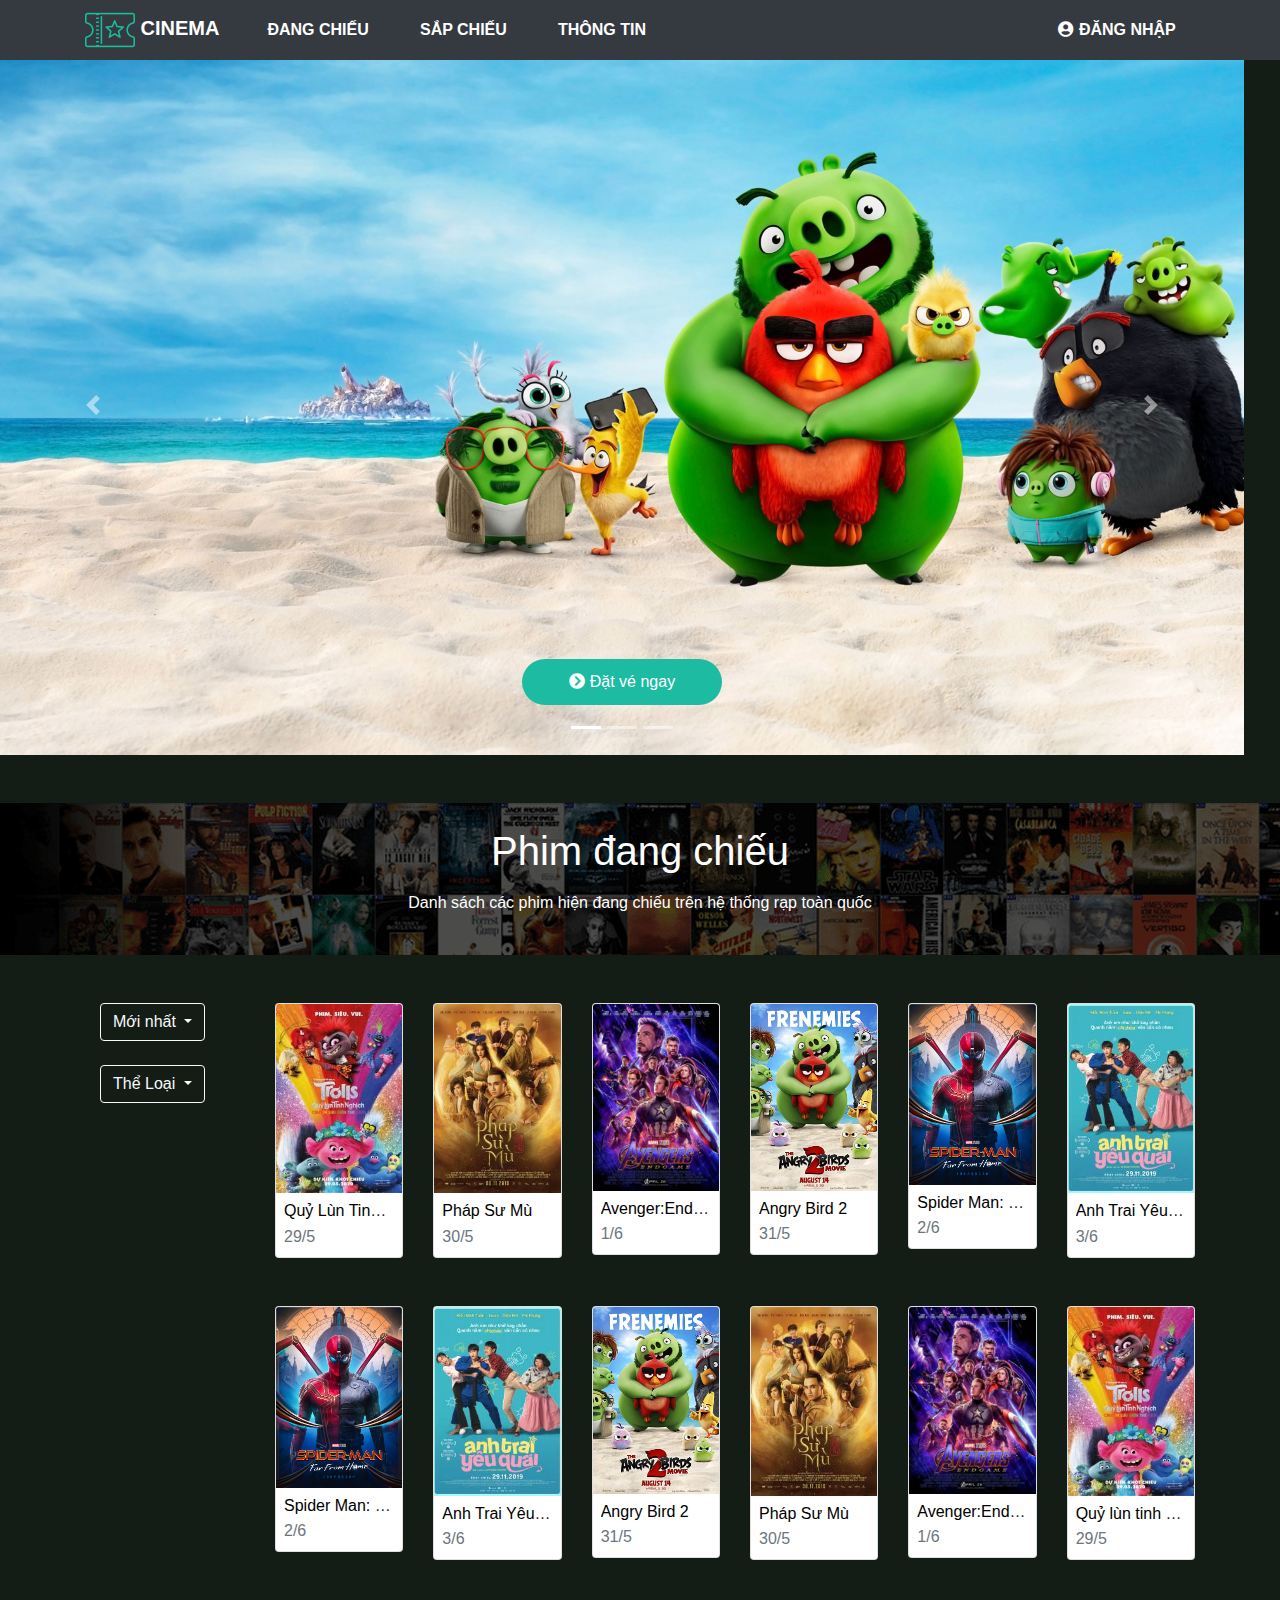
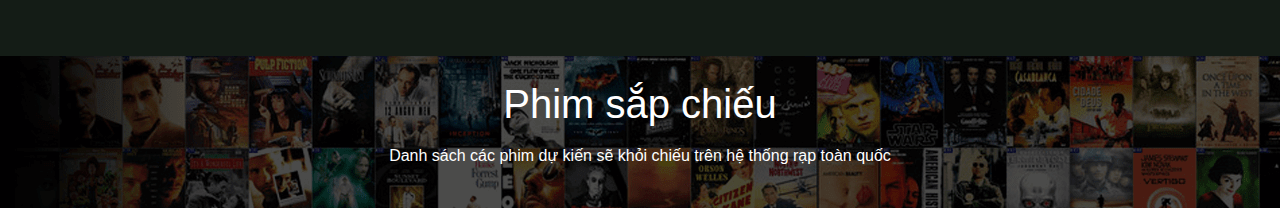
==== index.html @ 109c6365 "1st" ====
<!DOCTYPE html>
<html lang="en">

<head>
    <meta charset="utf-8">
    <meta name="viewport" content="width=device-width, initial-scale=1, shrink-to-fit=no">
    <title>Cinema</title>
    <!-- Font Awesome -->
    <link rel="stylesheet" href="https://use.fontawesome.com/releases/v5.8.2/css/all.css">
    <!--  CSS -->
    
    <link href="css/bootstrap.min.css" rel="stylesheet">
    <link href="css/style.css" rel="stylesheet">


</head>

<body>
	<!--Navbar-->
    <nav class="navbar navbar-expand-md navbar-dark bg-dark fixed-top ">
        <div class="container">
            <a class="navbar-brand font-weight-bold  " href="trangchu.html">
  							<img src="img/logo.png">
  						Cinema</a>
            <!--thu nhỏ-->
            <button class="navbar-toggler" type="button" data-toggle="collapse" data-target="#menutop">
	  							<span class="navbar-toggler-icon"></span>
	  						</button>

            <div class="collapse navbar-collapse" id="menutop">
                <ul class="list-unstyled navbar-nav mr-auto">
                    <li class="nav-item ml-4 mb-0">
                        <a class="nav-link " href="#">Đang chiếu</a>

                    </li>
                    <li class="nav-item ml-4 mb-0">
                        <a class="nav-link " href="#">Sắp chiếu</a>

                    </li>

                    <li class="nav-item ml-4 mb-0">
                        <a class="nav-link " href="#">Thông tin</a>

                    </li>
                </ul>
                <ul class="list-unstyled navbar-nav ml-auto">
                    <li class="nav-item ml-3 mb-0">
                        <a class="nav-link " href="#"> <i class="fas fa-user-circle"></i> Đăng nhập</a>

                    </li>
                </ul>
            </div>
    </nav>
    <!--Navbar-->
    <!--Carousel-->
        <div class="container-fluid">
            <div class="row banner">
		            	<div id="carouselBanner" class="carousel slide carousel-fade" data-ride="carousel">
		            		<ol class="carousel-indicators">
							    <li data-target="#carouselBanner" data-slide-to="0" class="active"></li>
							    <li data-target="#carouselBanner" data-slide-to="1"></li>
							    <li data-target="#carouselBanner" data-slide-to="2"></li>
							  </ol>
						    <div class="carousel-inner">
						        <div class="carousel-item active" data-interval="2000">
						            <img class="d-block w-100 imgSlide" src="img/angry.jpg" alt="Angry Bird">
						            <div class="carousel-caption ">
						            	<a class="btn btn-primary " href="#" role="button">
						            		<i class="fas fa-chevron-circle-right"></i> Đặt vé ngay
						            	</a>
						            </div>
						        </div>
						      	<div class="carousel-item" data-interval="2000">
						            <img class="d-block w-100 imgSlide" src="img/endgame.jpg" alt="Avenger: Endgame">
						            <div class="carousel-caption ">
						            	<a class="btn btn-primary " href="#" role="button">
						            		<i class="fas fa-chevron-circle-right"></i> Đặt vé ngay
						            	</a>
						            </div>
						        </div>
						        <div class="carousel-item" data-interval="2000">
						            <img class="d-block w-100 imgSlide" src="img/spider.jpg" alt="Spider man: Far from home">
						            <div class="carousel-caption ">
						            	<a class="btn btn-primary " href="#" role="button">
						            		<i class="fas fa-chevron-circle-right"></i> Đặt vé ngay
						            	</a>
						            </div>
						        </div>
						    </div>
						    <a class="carousel-control-prev" href="#carouselBanner" role="button" data-slide="prev">
							    <span class="carousel-control-prev-icon" aria-hidden="true"></span>
							    <span class="sr-only">Previous</span>
						  	</a>
						    <a class="carousel-control-next" href="#carouselBanner" role="button" data-slide="next">
							    <span class="carousel-control-next-icon" aria-hidden="true"></span>
							    <span class="sr-only">Next</span>
						  	</a>
						</div>
            </div>
        </div>
    <!--Carousel-->
    <!--DangChieu-->
    <div class="row bannerDangchieu mt-5">
            <div class="container-fluid pt-4 pb-4">   
                <div class="text-center">
                    <h1 class="mb-3 text-white">
                        Phim đang chiếu
                    </h1>
                    <p class="text-white mt-0">Danh sách các phim hiện đang chiếu trên hệ thống rạp toàn quốc</p>
                </div>
            </div>
        </div>
    <div class="container mt-5">
    	
    	<div class="row mt-4">
    		<div class="col-md-2 ">
    			<div class="col-4 col-sm-12">
    				<div class="dropdown sort-dropdown  mb-4">
    					<a href="#" class="btn btn-outline-light dropdown-toggle" data-toggle="dropdown">Mới nhất 
    						
    					</a>
    					<div class="dropdown-menu">
    							<a class="dropdown-item btn-choose-sort" href="" data-sort="popular">Phổ biến</a>
    							<a class="dropdown-item btn-choose-sort" href="" data-sort="latest">Mới nhất</a>
    					</div>
    				</div>
    			</div>
    			<div class="col-4 col-sm-12">
    				<div class="dropdown genre-dropdown  mb-4">
    					<a href="#" class="btn btn-outline-light dropdown-toggle" data-toggle="dropdown">Thể Loại 
    						
    					</a>
    					<div class="dropdown-menu">
    							<a class="dropdown-item btn-choose-genre" href="" data-sort="all">Tất cả</a>
    							<a class="dropdown-item btn-choose-genre" href="" data-sort="action">Hành động</a>
    							<a class="dropdown-item btn-choose-genre" href="" data-sort="comedy">Hài hước</a>
    							<a class="dropdown-item btn-choose-genre" href="" data-sort="drama">Tâm lý</a>
    							<a class="dropdown-item btn-choose-genre" href="" data-sort="horror">Kinh dị</a>
    					</div>
    				</div>
    			</div>
    		</div>
    		<div class="col-md-10">
    			<div class="row grid">
        			<div class="col-lg-2 col-md-3 col-sm-4 col-6 phim genre-comedy" data-popularity="" data-release="">
    	    			<div class="card card-xs mb-5">
    	    				<a href="" title="">
    	    					<img src="img/dangchieu/1.jpg" alt="Quỷ lùn tinh nghịch" title="Quỷ lùn tinh nghịch" class="card-img-top ">
    	    				</a>
    	    				<div class="card-body boder-top p-2">
    	    					<h6 class="text-truncate mb-1">
    	    						<a href="" title="Quỷ lùn tinh nghịch" class="tenphim">Quỷ Lùn Tinh Nghịch</a>
    	    					</h6>
    	    					<div class="text-muted">29/5</div>
    	    				</div>
    	    			</div>
        		    </div>

                    <div class="col-lg-2 col-md-3 col-sm-4 col-6 phim genre-comedy" data-popularity="" data-release="">
                        <div class="card card-xs mb-5">
                            <a href="" title="">
                                <img src="img/dangchieu/2.jpg" alt="Pháp Sư Mù" title="Pháp sư mù" class="card-img-top ">
                            </a>
                            <div class="card-body boder-top p-2">
                                <h6 class="text-truncate mb-1">
                                    <a href="" title="Pháp sư mù" class="tenphim">Pháp Sư Mù</a>
                                </h6>
                                <div class="text-muted">30/5</div>
                            </div>
                        </div>
                    </div>

                    <div class="col-lg-2 col-md-3 col-sm-4 col-6 phim genre-comedy" data-popularity="" data-release="">
                        <div class="card card-xs mb-5">
                            <a href="" title="">
                                <img src="img/dangchieu/3.jpg" alt="Avenger:Endgame" title="Avenger:Endgame" class="card-img-top ">
                            </a>
                            <div class="card-body boder-top p-2">
                                <h6 class="text-truncate mb-1">
                                    <a href="" title="Avenger:Endgame" class="tenphim">Avenger:Endgame</a>
                                </h6>
                                <div class="text-muted">1/6</div>
                            </div>
                        </div>
                    </div>

                    <div class="col-lg-2 col-md-3 col-sm-4 col-6 phim genre-comedy" data-popularity="" data-release="">
                        <div class="card card-xs mb-5">
                            <a href="" title="">
                                <img src="img/dangchieu/4.jpg" alt="Angry Bird 2" title="Angry Bird 2" class="card-img-top ">
                            </a>
                            <div class="card-body boder-top p-2">
                                <h6 class="text-truncate mb-1">
                                    <a href="" title="Angry Bird 2" class="tenphim">Angry Bird 2</a>
                                </h6>
                                <div class="text-muted">31/5</div>
                            </div>
                        </div>
                    </div>

                    <div class="col-lg-2 col-md-3 col-sm-4 col-6 phim genre-comedy" data-popularity="" data-release="">
                        <div class="card card-xs mb-5">
                            <a href="" title="">
                                <img src="img/dangchieu/5.jpg" alt="Spider Man: Far From Home" title="Spider Man: Far From Home" class="card-img-top ">
                            </a>
                            <div class="card-body boder-top p-2">
                                <h6 class="text-truncate mb-1">
                                    <a href="" title="Spider Man: Far From Home" class="tenphim">Spider Man: Far From Home</a>
                                </h6>
                                <div class="text-muted">2/6</div>
                            </div>
                        </div>
                    </div>

                    <div class="col-lg-2 col-md-3 col-sm-4 col-6 phim genre-comedy" data-popularity="" data-release="">
                        <div class="card card-xs mb-5">
                            <a href="" title="">
                                <img src="img/dangchieu/6.jpg" alt="Anh Trai Yêu Quái" title="Anh Trai Yêu Quái" class="card-img-top ">
                            </a>
                            <div class="card-body boder-top p-2">
                                <h6 class="text-truncate mb-1">
                                    <a href="" title="Anh Trai Yêu Quái" class="tenphim">Anh Trai Yêu Quái</a>
                                </h6>
                                <div class="text-muted">3/6</div>
                            </div>
                        </div>
                    </div>

                    <div class="col-lg-2 col-md-3 col-sm-4 col-6 phim genre-comedy" data-popularity="" data-release="">
                        <div class="card card-xs mb-5">
                            <a href="" title="">
                                <img src="img/dangchieu/5.jpg" alt="Spider Man: Far From Home" title="Spider Man: Far From Home" class="card-img-top ">
                            </a>
                            <div class="card-body boder-top p-2">
                                <h6 class="text-truncate mb-1">
                                    <a href="" title="Spider Man: Far From Home" class="tenphim">Spider Man: Far From Home</a>
                                </h6>
                                <div class="text-muted">2/6</div>
                            </div>
                        </div>
                    </div>

                    <div class="col-lg-2 col-md-3 col-sm-4 col-6 phim genre-comedy" data-popularity="" data-release="">
                        <div class="card card-xs mb-5">
                            <a href="" title="">
                                <img src="img/dangchieu/6.jpg" alt="Anh Trai Yêu Quái" title="Anh Trai Yêu Quái" class="card-img-top ">
                            </a>
                            <div class="card-body boder-top p-2">
                                <h6 class="text-truncate mb-1">
                                    <a href="" title="Anh Trai Yêu Quái" class="tenphim">Anh Trai Yêu Quái</a>
                                </h6>
                                <div class="text-muted">3/6</div>
                            </div>
                        </div>
                    </div>

                    <div class="col-lg-2 col-md-3 col-sm-4 col-6 phim genre-comedy" data-popularity="" data-release="">
                        <div class="card card-xs mb-5">
                            <a href="" title="">
                                <img src="img/dangchieu/4.jpg" alt="Angry Bird 2" title="Angry Bird 2" class="card-img-top ">
                            </a>
                            <div class="card-body boder-top p-2">
                                <h6 class="text-truncate mb-1">
                                    <a href="" title="Angry Bird 2" class="tenphim">Angry Bird 2</a>
                                </h6>
                                <div class="text-muted">31/5</div>
                            </div>
                        </div>
                    </div>

                    <div class="col-lg-2 col-md-3 col-sm-4 col-6 phim genre-comedy" data-popularity="" data-release="">
                        <div class="card card-xs mb-5">
                            <a href="" title="">
                                <img src="img/dangchieu/2.jpg" alt="Pháp Sư Mù" title="Pháp sư mù" class="card-img-top ">
                            </a>
                            <div class="card-body boder-top p-2">
                                <h6 class="text-truncate mb-1">
                                    <a href="" title="Pháp sư mù" class="tenphim">Pháp Sư Mù</a>
                                </h6>
                                <div class="text-muted">30/5</div>
                            </div>
                        </div>
                    </div>

                    <div class="col-lg-2 col-md-3 col-sm-4 col-6 phim genre-comedy" data-popularity="" data-release="">
                        <div class="card card-xs mb-5">
                            <a href="" title="">
                                <img src="img/dangchieu/3.jpg" alt="Avenger:Endgame" title="Avenger:Endgame" class="card-img-top ">
                            </a>
                            <div class="card-body boder-top p-2">
                                <h6 class="text-truncate mb-1">
                                    <a href="" title="Avenger:Endgame" class="tenphim">Avenger:Endgame</a>
                                </h6>
                                <div class="text-muted">1/6</div>
                            </div>
                        </div>
                    </div>

                    <div class="col-lg-2 col-md-3 col-sm-4 col-6 phim genre-comedy" data-popularity="" data-release="">
                        <div class="card card-xs mb-5">
                            <a href="" title="">
                                <img src="img/dangchieu/1.jpg" alt="Quỷ lùn tinh nghịch" title="Quỷ lùn tinh nghịch" class="card-img-top ">
                            </a>
                            <div class="card-body boder-top p-2">
                                <h6 class="text-truncate mb-1">
                                    <a href="" title="Quỷ lùn tinh nghịch" class="tenphim">Quỷ lùn tinh nghịch</a>
                                </h6>
                                <div class="text-muted">29/5</div>
                            </div>
                        </div>
                    </div>


    	       </div>
    		</div>
    	</div>
    </div>
    <!---->
    <!--SapChieu-->
    <div class="row bannerDangchieu mt-5">
            <div class="container-fluid pt-4 pb-4">   
                <div class="text-center">
                    <h1 class="mb-3 text-white">
                        Phim sắp chiếu
                    </h1>
                    <p class="text-white mt-0">Danh sách các phim dự kiến sẽ khỏi chiếu trên hệ thống rạp toàn quốc</p>
                </div>
            </div>
        </div>
    <script src="js/popper.min.js"></script>
	<script src="js/jquery-3.4.1.min.js"></script>
	<script src="js/bootstrap.min.js"></script>
</body>

</html>
---- css/style.css ----
body{
	background-color: #141c16;
}
.navbar{
	text-transform: uppercase;
	background: rgba(0,0,0,0.6);
	padding: 0;
}
.navbar-nav li{
	padding-right: .7rem;
	font-weight: 600;

}

.navbar.navbar-dark .navbar-nav .nav-item .nav-link{
	color: white;
}
.navbar.navbar-dark .navbar-nav .nav-item .nav-link.active,
.navbar.navbar-dark .navbar-nav .nav-item .nav-link:hover{
	color: #1ebba3;
}

.banner{
	margin-top: 55px;
	height: 700px;
	overflow: hidden;
	
}
.imgSlide{
	height: 700px;
}
.btn-primary {
    background: #1ebba3;
    border-color:transparent !important;
    color: #fff !important;
    border-radius: 50px;
    padding: 10px 25px !important;
    width: 200px;
    text-align: center;
    margin:10px 15px;
}

.btn-primary:hover {
    background: #731397;
}
.bannerDangchieu{
	min-height: 127px;
	width: 100%;	
	background-image:url("../img/dangchieu/banner.png");
	background-color: #cccccc;
	margin-left:0;
}
.tenphim{
	color: #000000;
}
.tenphim:hover{
	text-decoration: none;

}
.phim{

}
.card{
	transition: transform 1.2s;

}
.card:hover{
	transform: scale(1.2);
}
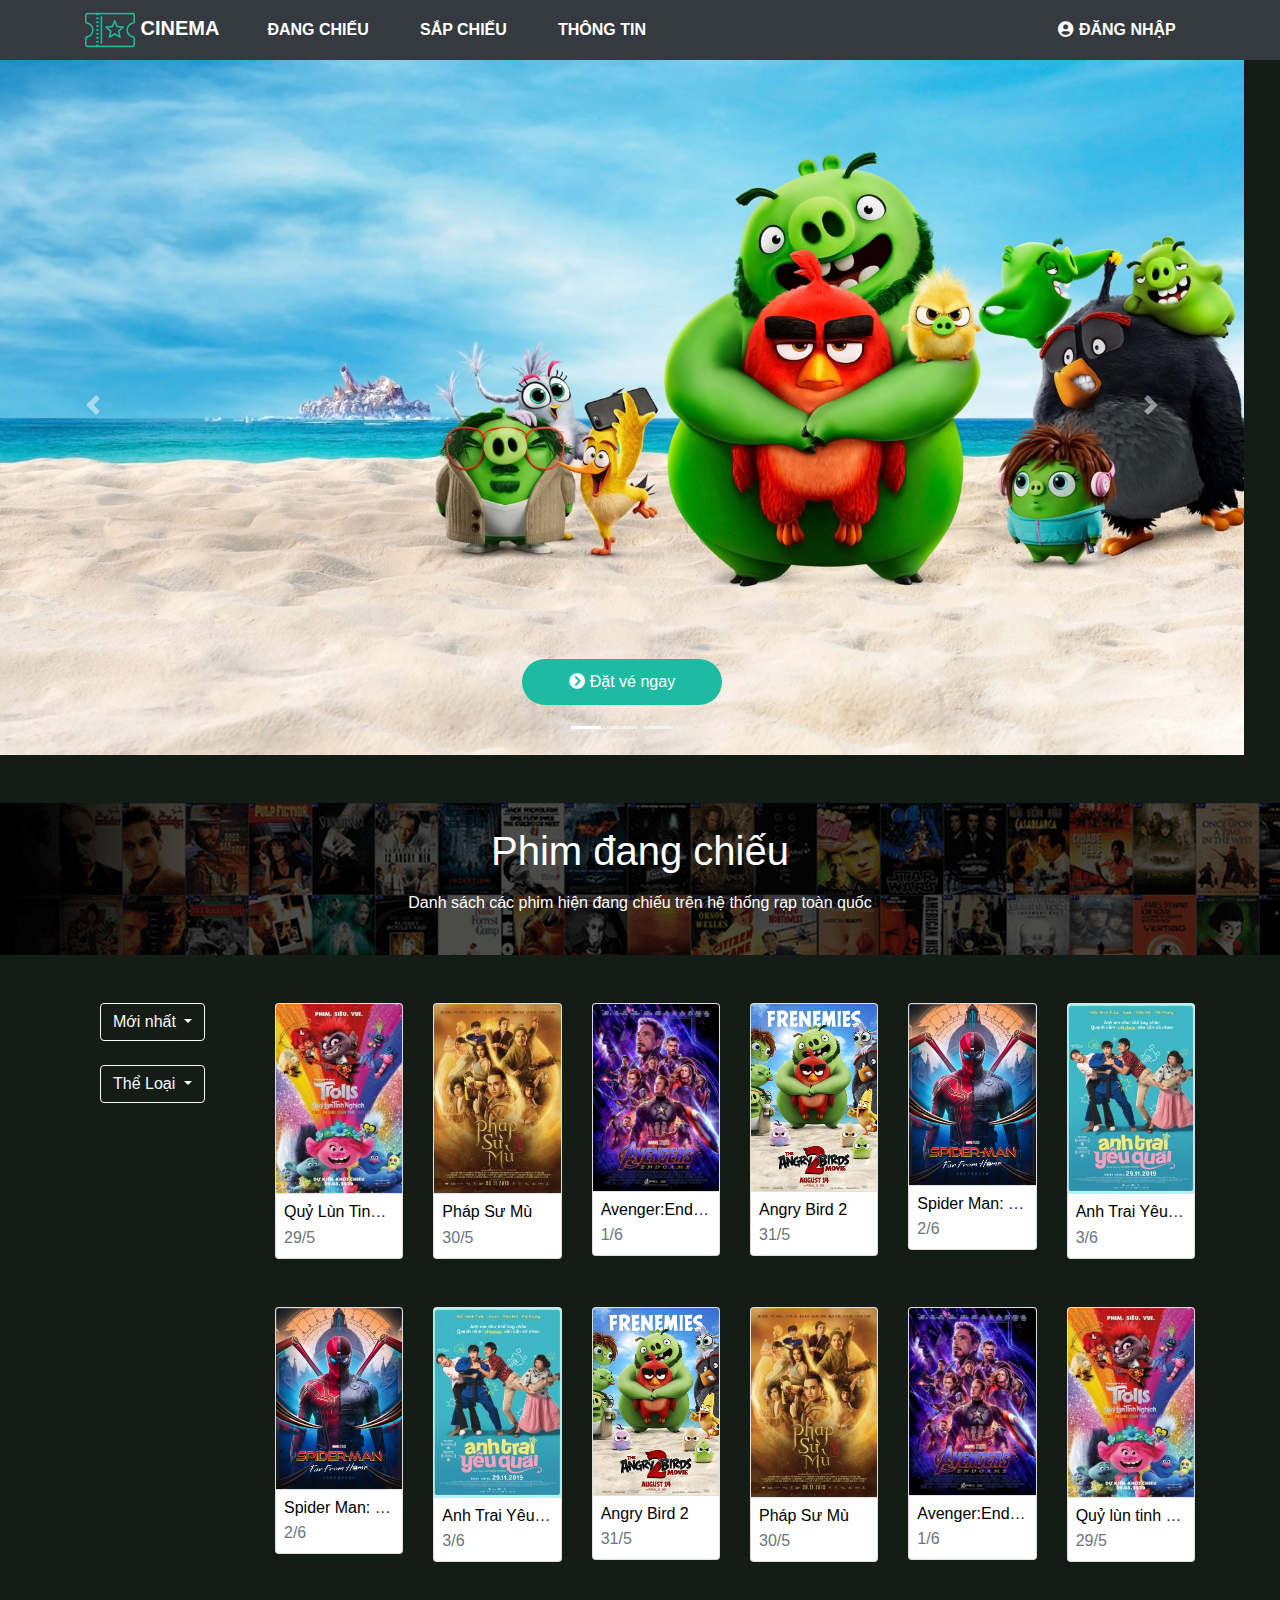
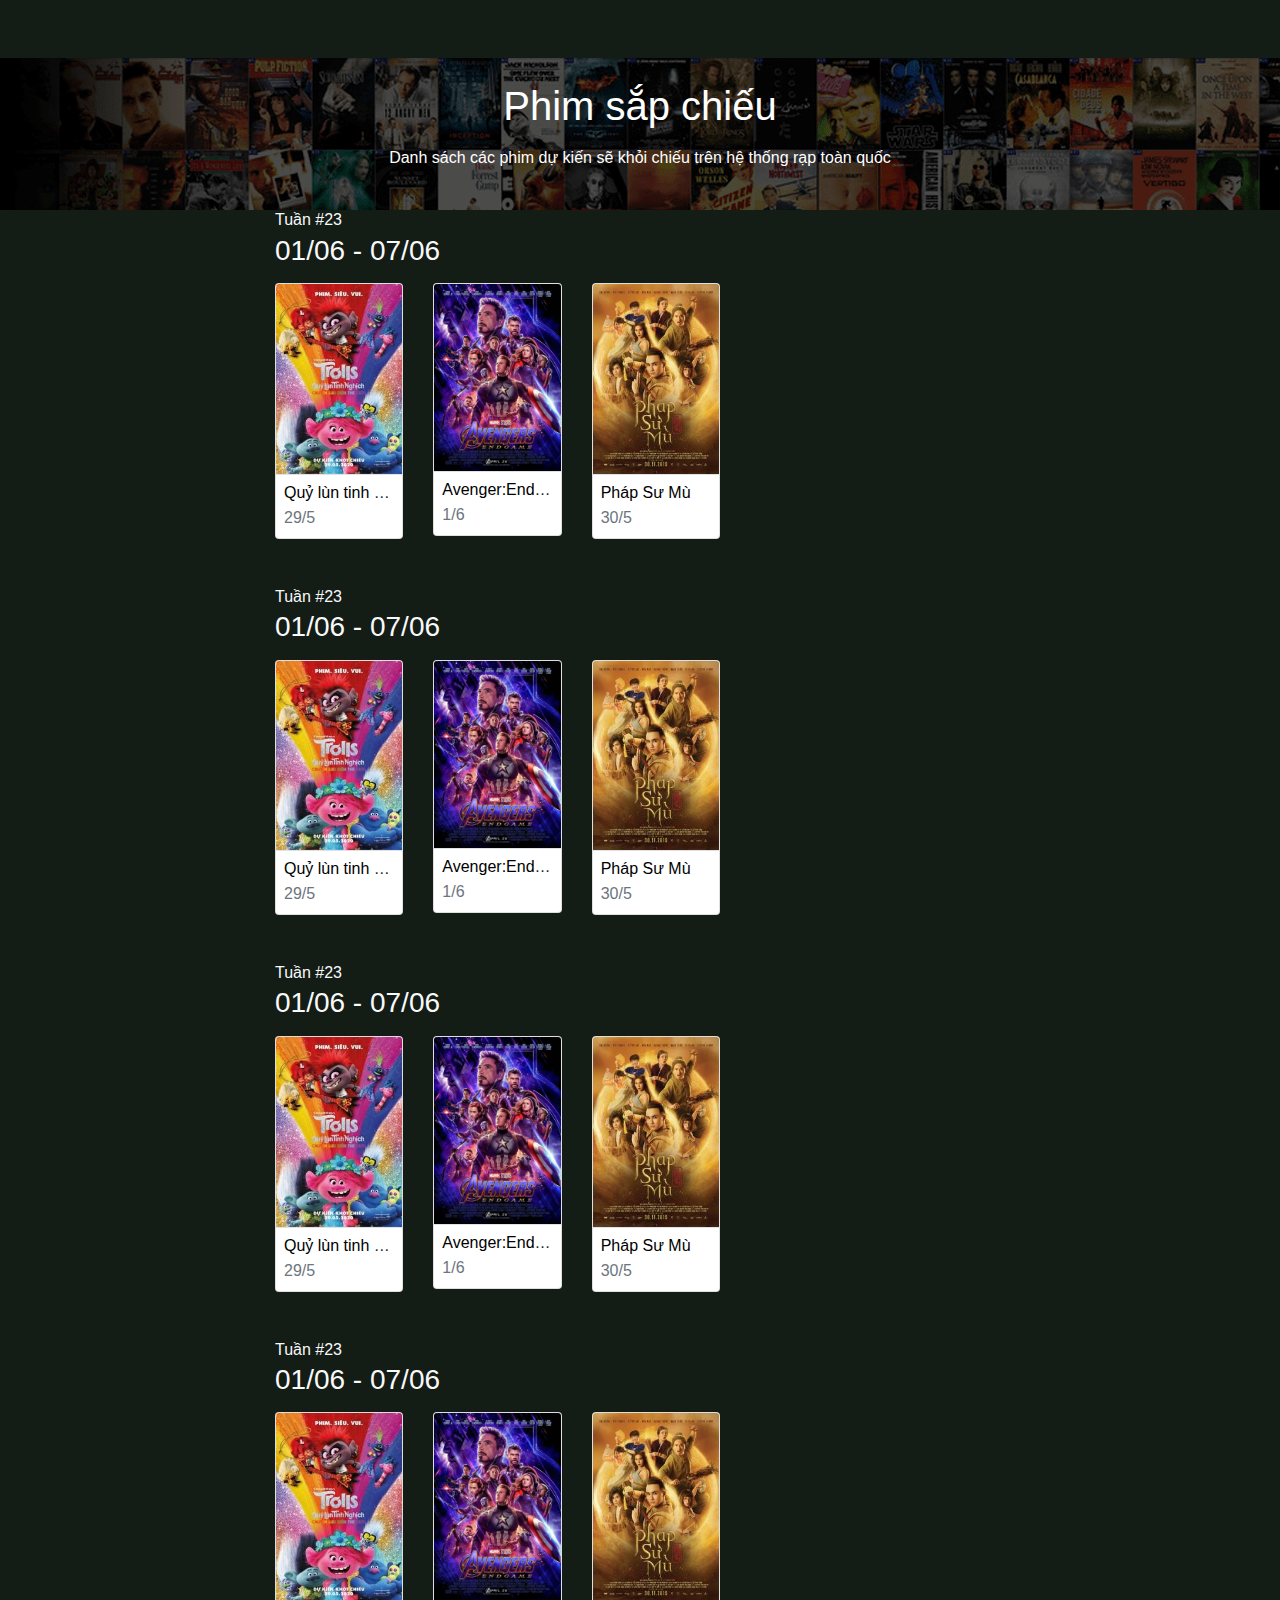
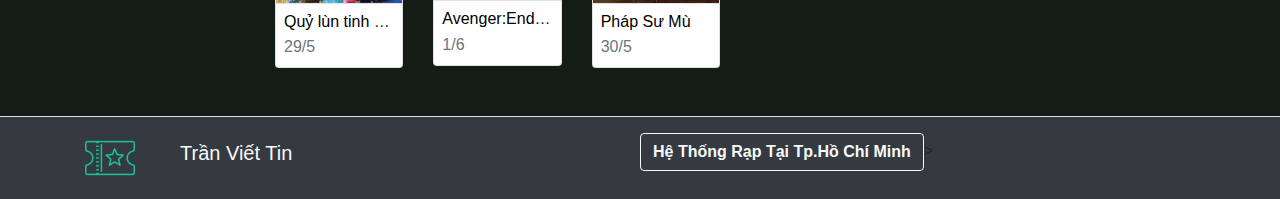
==== commit 3bec0ee4: "3rd" ====
--- a/index.html
+++ b/index.html
@@ -1,335 +1,644 @@
 <!DOCTYPE html>
 <html lang="en">
-
-<head>
-    <meta charset="utf-8">
-    <meta name="viewport" content="width=device-width, initial-scale=1, shrink-to-fit=no">
-    <title>Cinema</title>
-    <!-- Font Awesome -->
-    <link rel="stylesheet" href="https://use.fontawesome.com/releases/v5.8.2/css/all.css">
-    <!--  CSS -->
-    
-    <link href="css/bootstrap.min.css" rel="stylesheet">
-    <link href="css/style.css" rel="stylesheet">
-
-
-</head>
-
-<body>
-	<!--Navbar-->
-    <nav class="navbar navbar-expand-md navbar-dark bg-dark fixed-top ">
-        <div class="container">
-            <a class="navbar-brand font-weight-bold  " href="trangchu.html">
-  							<img src="img/logo.png">
-  						Cinema</a>
-            <!--thu nhỏ-->
-            <button class="navbar-toggler" type="button" data-toggle="collapse" data-target="#menutop">
-	  							<span class="navbar-toggler-icon"></span>
-	  						</button>
-
-            <div class="collapse navbar-collapse" id="menutop">
-                <ul class="list-unstyled navbar-nav mr-auto">
-                    <li class="nav-item ml-4 mb-0">
-                        <a class="nav-link " href="#">Đang chiếu</a>
-
-                    </li>
-                    <li class="nav-item ml-4 mb-0">
-                        <a class="nav-link " href="#">Sắp chiếu</a>
-
-                    </li>
-
-                    <li class="nav-item ml-4 mb-0">
-                        <a class="nav-link " href="#">Thông tin</a>
-
-                    </li>
-                </ul>
-                <ul class="list-unstyled navbar-nav ml-auto">
-                    <li class="nav-item ml-3 mb-0">
-                        <a class="nav-link " href="#"> <i class="fas fa-user-circle"></i> Đăng nhập</a>
-
-                    </li>
-                </ul>
+   <head>
+      <meta charset="utf-8">
+      <meta name="viewport" content="width=device-width, initial-scale=1, shrink-to-fit=no">
+      <title>Cinema</title>
+      <!-- Font Awesome -->
+      <link rel="stylesheet" href="https://use.fontawesome.com/releases/v5.8.2/css/all.css">
+      <!--  CSS -->
+      <link href="css/bootstrap.min.css" rel="stylesheet">
+      <link href="css/style.css" rel="stylesheet">
+   </head>
+   <body>
+      <!--Navbar-->
+      <nav class="navbar navbar-expand-md navbar-dark bg-dark fixed-top ">
+         <div class="container">
+         <a class="navbar-brand font-weight-bold  " href="index.html">
+         <img src="img/logo.png">
+         Cinema</a>
+         <!--thu nhỏ-->
+         <button class="navbar-toggler" type="button" data-toggle="collapse" data-target="#menutop">
+         <span class="navbar-toggler-icon"></span>
+         </button>
+         <div class="collapse navbar-collapse" id="menutop">
+            <ul class="list-unstyled navbar-nav mr-auto">
+               <li class="nav-item ml-4 mb-0 ">
+                  <a class="nav-link " href="#dangchieu">Đang chiếu</a>
+               </li>
+               <li class="nav-item ml-4 mb-0">
+                  <a class="nav-link " href="#sapchieu">Sắp chiếu</a>
+               </li>
+               
+               <li class="nav-item ml-4 mb-0">
+                  <a class="nav-link" href="#thongtin">Thông tin</a>
+               </li>
+            </ul>
+            <ul class="list-unstyled navbar-nav ml-auto">
+               <li class="nav-item ml-3 mb-0">
+                  <a class="nav-link " href="#"> <i class="fas fa-user-circle"></i> Đăng nhập</a>
+               </li>
+            </ul>
+         </div>
+      </nav>
+      <!--Navbar-->
+      <div class=""  >
+      <!--Carousel-->
+      <div class="container-fluid" >
+         <div class="row banner">
+            <div id="carouselBanner" class="carousel slide carousel-fade" data-ride="carousel">
+               <ol class="carousel-indicators">
+                  <li data-target="#carouselBanner" data-slide-to="0" class="active"></li>
+                  <li data-target="#carouselBanner" data-slide-to="1"></li>
+                  <li data-target="#carouselBanner" data-slide-to="2"></li>
+               </ol>
+               <div class="carousel-inner">
+                  <div class="carousel-item active" data-interval="2000">
+                     <img class="d-block w-100 imgSlide" src="img/angry.jpg" alt="Angry Bird">
+                     <div class="carousel-caption ">
+                        <a class="btn btn-primary " href="#" role="button">
+                        <i class="fas fa-chevron-circle-right"></i> Đặt vé ngay
+                        </a>
+                     </div>
+                  </div>
+                  <div class="carousel-item" data-interval="2000">
+                     <img class="d-block w-100 imgSlide" src="img/endgame.jpg" alt="Avenger: Endgame">
+                     <div class="carousel-caption ">
+                        <a class="btn btn-primary " href="#" role="button">
+                        <i class="fas fa-chevron-circle-right"></i> Đặt vé ngay
+                        </a>
+                     </div>
+                  </div>
+                  <div class="carousel-item" data-interval="2000">
+                     <img class="d-block w-100 imgSlide" src="img/spider.jpg" alt="Spider man: Far from home">
+                     <div class="carousel-caption ">
+                        <a class="btn btn-primary " href="#" role="button">
+                        <i class="fas fa-chevron-circle-right"></i> Đặt vé ngay
+                        </a>
+                     </div>
+                  </div>
+               </div>
+               <a class="carousel-control-prev" href="#carouselBanner" role="button" data-slide="prev">
+               <span class="carousel-control-prev-icon" aria-hidden="true"></span>
+               <span class="sr-only">Previous</span>
+               </a>
+               <a class="carousel-control-next" href="#carouselBanner" role="button" data-slide="next">
+               <span class="carousel-control-next-icon" aria-hidden="true"></span>
+               <span class="sr-only">Next</span>
+               </a>
             </div>
-    </nav>
-    <!--Navbar-->
-    <!--Carousel-->
-        <div class="container-fluid">
-            <div class="row banner">
-		            	<div id="carouselBanner" class="carousel slide carousel-fade" data-ride="carousel">
-		            		<ol class="carousel-indicators">
-							    <li data-target="#carouselBanner" data-slide-to="0" class="active"></li>
-							    <li data-target="#carouselBanner" data-slide-to="1"></li>
-							    <li data-target="#carouselBanner" data-slide-to="2"></li>
-							  </ol>
-						    <div class="carousel-inner">
-						        <div class="carousel-item active" data-interval="2000">
-						            <img class="d-block w-100 imgSlide" src="img/angry.jpg" alt="Angry Bird">
-						            <div class="carousel-caption ">
-						            	<a class="btn btn-primary " href="#" role="button">
-						            		<i class="fas fa-chevron-circle-right"></i> Đặt vé ngay
-						            	</a>
-						            </div>
-						        </div>
-						      	<div class="carousel-item" data-interval="2000">
-						            <img class="d-block w-100 imgSlide" src="img/endgame.jpg" alt="Avenger: Endgame">
-						            <div class="carousel-caption ">
-						            	<a class="btn btn-primary " href="#" role="button">
-						            		<i class="fas fa-chevron-circle-right"></i> Đặt vé ngay
-						            	</a>
-						            </div>
-						        </div>
-						        <div class="carousel-item" data-interval="2000">
-						            <img class="d-block w-100 imgSlide" src="img/spider.jpg" alt="Spider man: Far from home">
-						            <div class="carousel-caption ">
-						            	<a class="btn btn-primary " href="#" role="button">
-						            		<i class="fas fa-chevron-circle-right"></i> Đặt vé ngay
-						            	</a>
-						            </div>
-						        </div>
-						    </div>
-						    <a class="carousel-control-prev" href="#carouselBanner" role="button" data-slide="prev">
-							    <span class="carousel-control-prev-icon" aria-hidden="true"></span>
-							    <span class="sr-only">Previous</span>
-						  	</a>
-						    <a class="carousel-control-next" href="#carouselBanner" role="button" data-slide="next">
-							    <span class="carousel-control-next-icon" aria-hidden="true"></span>
-							    <span class="sr-only">Next</span>
-						  	</a>
-						</div>
+         </div>
+      </div>
+      <!--Carousel-->
+      <!--DangChieu-->
+      <div class="row bannerDangchieu mt-5" id="dangchieu">
+         <div class="container-fluid pt-4 pb-4">
+            <div class="text-center">
+               <h1 class="mb-3 text-white">
+                  Phim đang chiếu
+               </h1>
+               <p class="text-white mt-0">Danh sách các phim hiện đang chiếu trên hệ thống rạp toàn quốc</p>
             </div>
-        </div>
-    <!--Carousel-->
-    <!--DangChieu-->
-    <div class="row bannerDangchieu mt-5">
-            <div class="container-fluid pt-4 pb-4">   
-                <div class="text-center">
-                    <h1 class="mb-3 text-white">
-                        Phim đang chiếu
-                    </h1>
-                    <p class="text-white mt-0">Danh sách các phim hiện đang chiếu trên hệ thống rạp toàn quốc</p>
-                </div>
+         </div>
+      </div>
+      <div class="container mt-5">
+         <div class="row mt-4">
+            <div class="col-md-2 ">
+               <div class="col-4 col-sm-12">
+                  <div class="dropdown sort-dropdown  mb-4">
+                     <a href="#" class="btn btn-outline-light dropdown-toggle" data-toggle="dropdown">Mới nhất 
+                     </a>
+                     <div class="dropdown-menu">
+                        <a class="dropdown-item btn-choose-sort" href="" id="popular">Phổ biến</a>
+                        <a class="dropdown-item btn-choose-sort" href="" id="latest">Mới nhất</a>
+                     </div>
+                  </div>
+               </div>
+               <div class="col-4 col-sm-12">
+                  <div class="dropdown genre-dropdown  mb-4">
+                     <a href="#" class="btn btn-outline-light dropdown-toggle" data-toggle="dropdown">Thể Loại 
+                     </a>
+                     <div class="dropdown-menu">
+                        <a class="dropdown-item btn-choose-genre" href="" id="all">Tất cả</a>
+                        <a class="dropdown-item btn-choose-genre" href="" id="action">Hành động</a>
+                        <a class="dropdown-item btn-choose-genre" href="" id="comedy">Hài hước</a>
+                        <a class="dropdown-item btn-choose-genre" href="" id="drama">Tâm lý</a>
+                        <a class="dropdown-item btn-choose-genre" href="" id="horror">Kinh dị</a>
+                     </div>
+                  </div>
+               </div>
             </div>
-        </div>
-    <div class="container mt-5">
-    	
-    	<div class="row mt-4">
-    		<div class="col-md-2 ">
-    			<div class="col-4 col-sm-12">
-    				<div class="dropdown sort-dropdown  mb-4">
-    					<a href="#" class="btn btn-outline-light dropdown-toggle" data-toggle="dropdown">Mới nhất 
-    						
-    					</a>
-    					<div class="dropdown-menu">
-    							<a class="dropdown-item btn-choose-sort" href="" data-sort="popular">Phổ biến</a>
-    							<a class="dropdown-item btn-choose-sort" href="" data-sort="latest">Mới nhất</a>
-    					</div>
-    				</div>
-    			</div>
-    			<div class="col-4 col-sm-12">
-    				<div class="dropdown genre-dropdown  mb-4">
-    					<a href="#" class="btn btn-outline-light dropdown-toggle" data-toggle="dropdown">Thể Loại 
-    						
-    					</a>
-    					<div class="dropdown-menu">
-    							<a class="dropdown-item btn-choose-genre" href="" data-sort="all">Tất cả</a>
-    							<a class="dropdown-item btn-choose-genre" href="" data-sort="action">Hành động</a>
-    							<a class="dropdown-item btn-choose-genre" href="" data-sort="comedy">Hài hước</a>
-    							<a class="dropdown-item btn-choose-genre" href="" data-sort="drama">Tâm lý</a>
-    							<a class="dropdown-item btn-choose-genre" href="" data-sort="horror">Kinh dị</a>
-    					</div>
-    				</div>
-    			</div>
-    		</div>
-    		<div class="col-md-10">
-    			<div class="row grid">
-        			<div class="col-lg-2 col-md-3 col-sm-4 col-6 phim genre-comedy" data-popularity="" data-release="">
-    	    			<div class="card card-xs mb-5">
-    	    				<a href="" title="">
-    	    					<img src="img/dangchieu/1.jpg" alt="Quỷ lùn tinh nghịch" title="Quỷ lùn tinh nghịch" class="card-img-top ">
-    	    				</a>
-    	    				<div class="card-body boder-top p-2">
-    	    					<h6 class="text-truncate mb-1">
-    	    						<a href="" title="Quỷ lùn tinh nghịch" class="tenphim">Quỷ Lùn Tinh Nghịch</a>
-    	    					</h6>
-    	    					<div class="text-muted">29/5</div>
-    	    				</div>
-    	    			</div>
-        		    </div>
-
-                    <div class="col-lg-2 col-md-3 col-sm-4 col-6 phim genre-comedy" data-popularity="" data-release="">
-                        <div class="card card-xs mb-5">
-                            <a href="" title="">
-                                <img src="img/dangchieu/2.jpg" alt="Pháp Sư Mù" title="Pháp sư mù" class="card-img-top ">
-                            </a>
-                            <div class="card-body boder-top p-2">
-                                <h6 class="text-truncate mb-1">
-                                    <a href="" title="Pháp sư mù" class="tenphim">Pháp Sư Mù</a>
-                                </h6>
-                                <div class="text-muted">30/5</div>
-                            </div>
-                        </div>
-                    </div>
-
-                    <div class="col-lg-2 col-md-3 col-sm-4 col-6 phim genre-comedy" data-popularity="" data-release="">
-                        <div class="card card-xs mb-5">
-                            <a href="" title="">
-                                <img src="img/dangchieu/3.jpg" alt="Avenger:Endgame" title="Avenger:Endgame" class="card-img-top ">
-                            </a>
-                            <div class="card-body boder-top p-2">
-                                <h6 class="text-truncate mb-1">
-                                    <a href="" title="Avenger:Endgame" class="tenphim">Avenger:Endgame</a>
-                                </h6>
-                                <div class="text-muted">1/6</div>
-                            </div>
-                        </div>
-                    </div>
-
-                    <div class="col-lg-2 col-md-3 col-sm-4 col-6 phim genre-comedy" data-popularity="" data-release="">
-                        <div class="card card-xs mb-5">
-                            <a href="" title="">
-                                <img src="img/dangchieu/4.jpg" alt="Angry Bird 2" title="Angry Bird 2" class="card-img-top ">
-                            </a>
-                            <div class="card-body boder-top p-2">
-                                <h6 class="text-truncate mb-1">
-                                    <a href="" title="Angry Bird 2" class="tenphim">Angry Bird 2</a>
-                                </h6>
-                                <div class="text-muted">31/5</div>
-                            </div>
-                        </div>
-                    </div>
-
-                    <div class="col-lg-2 col-md-3 col-sm-4 col-6 phim genre-comedy" data-popularity="" data-release="">
-                        <div class="card card-xs mb-5">
-                            <a href="" title="">
-                                <img src="img/dangchieu/5.jpg" alt="Spider Man: Far From Home" title="Spider Man: Far From Home" class="card-img-top ">
-                            </a>
-                            <div class="card-body boder-top p-2">
-                                <h6 class="text-truncate mb-1">
-                                    <a href="" title="Spider Man: Far From Home" class="tenphim">Spider Man: Far From Home</a>
-                                </h6>
-                                <div class="text-muted">2/6</div>
-                            </div>
-                        </div>
-                    </div>
-
-                    <div class="col-lg-2 col-md-3 col-sm-4 col-6 phim genre-comedy" data-popularity="" data-release="">
-                        <div class="card card-xs mb-5">
-                            <a href="" title="">
-                                <img src="img/dangchieu/6.jpg" alt="Anh Trai Yêu Quái" title="Anh Trai Yêu Quái" class="card-img-top ">
-                            </a>
-                            <div class="card-body boder-top p-2">
-                                <h6 class="text-truncate mb-1">
-                                    <a href="" title="Anh Trai Yêu Quái" class="tenphim">Anh Trai Yêu Quái</a>
-                                </h6>
-                                <div class="text-muted">3/6</div>
-                            </div>
-                        </div>
-                    </div>
-
-                    <div class="col-lg-2 col-md-3 col-sm-4 col-6 phim genre-comedy" data-popularity="" data-release="">
-                        <div class="card card-xs mb-5">
-                            <a href="" title="">
-                                <img src="img/dangchieu/5.jpg" alt="Spider Man: Far From Home" title="Spider Man: Far From Home" class="card-img-top ">
-                            </a>
-                            <div class="card-body boder-top p-2">
-                                <h6 class="text-truncate mb-1">
-                                    <a href="" title="Spider Man: Far From Home" class="tenphim">Spider Man: Far From Home</a>
-                                </h6>
-                                <div class="text-muted">2/6</div>
-                            </div>
-                        </div>
-                    </div>
-
-                    <div class="col-lg-2 col-md-3 col-sm-4 col-6 phim genre-comedy" data-popularity="" data-release="">
-                        <div class="card card-xs mb-5">
-                            <a href="" title="">
-                                <img src="img/dangchieu/6.jpg" alt="Anh Trai Yêu Quái" title="Anh Trai Yêu Quái" class="card-img-top ">
-                            </a>
-                            <div class="card-body boder-top p-2">
-                                <h6 class="text-truncate mb-1">
-                                    <a href="" title="Anh Trai Yêu Quái" class="tenphim">Anh Trai Yêu Quái</a>
-                                </h6>
-                                <div class="text-muted">3/6</div>
-                            </div>
-                        </div>
-                    </div>
-
-                    <div class="col-lg-2 col-md-3 col-sm-4 col-6 phim genre-comedy" data-popularity="" data-release="">
-                        <div class="card card-xs mb-5">
-                            <a href="" title="">
-                                <img src="img/dangchieu/4.jpg" alt="Angry Bird 2" title="Angry Bird 2" class="card-img-top ">
-                            </a>
-                            <div class="card-body boder-top p-2">
-                                <h6 class="text-truncate mb-1">
-                                    <a href="" title="Angry Bird 2" class="tenphim">Angry Bird 2</a>
-                                </h6>
-                                <div class="text-muted">31/5</div>
-                            </div>
-                        </div>
-                    </div>
-
-                    <div class="col-lg-2 col-md-3 col-sm-4 col-6 phim genre-comedy" data-popularity="" data-release="">
-                        <div class="card card-xs mb-5">
-                            <a href="" title="">
-                                <img src="img/dangchieu/2.jpg" alt="Pháp Sư Mù" title="Pháp sư mù" class="card-img-top ">
-                            </a>
-                            <div class="card-body boder-top p-2">
-                                <h6 class="text-truncate mb-1">
-                                    <a href="" title="Pháp sư mù" class="tenphim">Pháp Sư Mù</a>
-                                </h6>
-                                <div class="text-muted">30/5</div>
-                            </div>
-                        </div>
-                    </div>
-
-                    <div class="col-lg-2 col-md-3 col-sm-4 col-6 phim genre-comedy" data-popularity="" data-release="">
-                        <div class="card card-xs mb-5">
-                            <a href="" title="">
-                                <img src="img/dangchieu/3.jpg" alt="Avenger:Endgame" title="Avenger:Endgame" class="card-img-top ">
-                            </a>
-                            <div class="card-body boder-top p-2">
-                                <h6 class="text-truncate mb-1">
-                                    <a href="" title="Avenger:Endgame" class="tenphim">Avenger:Endgame</a>
-                                </h6>
-                                <div class="text-muted">1/6</div>
-                            </div>
-                        </div>
-                    </div>
-
-                    <div class="col-lg-2 col-md-3 col-sm-4 col-6 phim genre-comedy" data-popularity="" data-release="">
-                        <div class="card card-xs mb-5">
-                            <a href="" title="">
-                                <img src="img/dangchieu/1.jpg" alt="Quỷ lùn tinh nghịch" title="Quỷ lùn tinh nghịch" class="card-img-top ">
-                            </a>
-                            <div class="card-body boder-top p-2">
-                                <h6 class="text-truncate mb-1">
-                                    <a href="" title="Quỷ lùn tinh nghịch" class="tenphim">Quỷ lùn tinh nghịch</a>
-                                </h6>
-                                <div class="text-muted">29/5</div>
-                            </div>
-                        </div>
-                    </div>
-
-
-    	       </div>
-    		</div>
-    	</div>
-    </div>
-    <!---->
-    <!--SapChieu-->
-    <div class="row bannerDangchieu mt-5">
-            <div class="container-fluid pt-4 pb-4">   
-                <div class="text-center">
-                    <h1 class="mb-3 text-white">
-                        Phim sắp chiếu
-                    </h1>
-                    <p class="text-white mt-0">Danh sách các phim dự kiến sẽ khỏi chiếu trên hệ thống rạp toàn quốc</p>
-                </div>
+            <div class="col-md-10">
+               <div class="row grid">
+                  <div class="col-lg-2 col-md-3 col-sm-4 col-6 phim genre-comedy new" >
+                     <div class="card card-xs mb-5 cardphim">
+                        <a href="" title="">
+                        <img src="img/dangchieu/1.jpg" alt="Quỷ lùn tinh nghịch" title="Quỷ lùn tinh nghịch" class="card-img-top ">
+                        </a>
+                        <div class="card-body border-top p-2">
+                           <h6 class="text-truncate mb-1">
+                              <a href="" title="Quỷ lùn tinh nghịch" class="tenphim">Quỷ Lùn Tinh Nghịch</a>
+                           </h6>
+                           <div class="text-muted">29/5</div>
+                        </div>
+                     </div>
+                  </div>
+                  <div class="col-lg-2 col-md-3 col-sm-4 col-6 phim genre-comedy">
+                     <div class="card card-xs mb-5 cardphim">
+                        <a href="" title="">
+                        <img src="img/dangchieu/2.jpg" alt="Pháp Sư Mù" title="Pháp sư mù" class="card-img-top ">
+                        </a>
+                        <div class="card-body border-top p-2">
+                           <h6 class="text-truncate mb-1">
+                              <a href="" title="Pháp sư mù" class="tenphim">Pháp Sư Mù</a>
+                           </h6>
+                           <div class="text-muted">30/5</div>
+                        </div>
+                     </div>
+                  </div>
+                  <div class="col-lg-2 col-md-3 col-sm-4 col-6 phim genre-comedy" >
+                     <div class="card card-xs mb-5 cardphim">
+                        <a href="" title="">
+                        <img src="img/dangchieu/3.jpg" alt="Avenger:Endgame" title="Avenger:Endgame" class="card-img-top ">
+                        </a>
+                        <div class="card-body border-top p-2">
+                           <h6 class="text-truncate mb-1">
+                              <a href="" title="Avenger:Endgame" class="tenphim">Avenger:Endgame</a>
+                           </h6>
+                           <div class="text-muted">1/6</div>
+                        </div>
+                     </div>
+                  </div>
+                  <div class="col-lg-2 col-md-3 col-sm-4 col-6 phim genre-comedy" >
+                     <div class="card card-xs mb-5 cardphim">
+                        <a href="" title="">
+                        <img src="img/dangchieu/4.jpg" alt="Angry Bird 2" title="Angry Bird 2" class="card-img-top ">
+                        </a>
+                        <div class="card-body border-top p-2">
+                           <h6 class="text-truncate mb-1">
+                              <a href="" title="Angry Bird 2" class="tenphim">Angry Bird 2</a>
+                           </h6>
+                           <div class="text-muted">31/5</div>
+                        </div>
+                     </div>
+                  </div>
+                  <div class="col-lg-2 col-md-3 col-sm-4 col-6 phim genre-comedy" >
+                     <div class="card card-xs mb-5 cardphim">
+                        <a href="" title="">
+                        <img src="img/dangchieu/5.jpg" alt="Spider Man: Far From Home" title="Spider Man: Far From Home" class="card-img-top ">
+                        </a>
+                        <div class="card-body border-top p-2">
+                           <h6 class="text-truncate mb-1">
+                              <a href="" title="Spider Man: Far From Home" class="tenphim">Spider Man: Far From Home</a>
+                           </h6>
+                           <div class="text-muted">2/6</div>
+                        </div>
+                     </div>
+                  </div>
+                  <div class="col-lg-2 col-md-3 col-sm-4 col-6 phim genre-comedy" >
+                     <div class="card card-xs mb-5 cardphim">
+                        <a href="" title="">
+                        <img src="img/dangchieu/6.jpg" alt="Anh Trai Yêu Quái" title="Anh Trai Yêu Quái" class="card-img-top ">
+                        </a>
+                        <div class="card-body border-top p-2">
+                           <h6 class="text-truncate mb-1">
+                              <a href="" title="Anh Trai Yêu Quái" class="tenphim">Anh Trai Yêu Quái</a>
+                           </h6>
+                           <div class="text-muted">3/6</div>
+                        </div>
+                     </div>
+                  </div>
+                  <div class="col-lg-2 col-md-3 col-sm-4 col-6 phim genre-comedy" >
+                     <div class="card card-xs mb-5 cardphim">
+                        <a href="" title="">
+                        <img src="img/dangchieu/5.jpg" alt="Spider Man: Far From Home" title="Spider Man: Far From Home" class="card-img-top ">
+                        </a>
+                        <div class="card-body border-top p-2">
+                           <h6 class="text-truncate mb-1">
+                              <a href="" title="Spider Man: Far From Home" class="tenphim">Spider Man: Far From Home</a>
+                           </h6>
+                           <div class="text-muted">2/6</div>
+                        </div>
+                     </div>
+                  </div>
+                  <div class="col-lg-2 col-md-3 col-sm-4 col-6 phim genre-comedy" >
+                     <div class="card card-xs mb-5 cardphim">
+                        <a href="" title="">
+                        <img src="img/dangchieu/6.jpg" alt="Anh Trai Yêu Quái" title="Anh Trai Yêu Quái" class="card-img-top ">
+                        </a>
+                        <div class="card-body border-top p-2">
+                           <h6 class="text-truncate mb-1">
+                              <a href="" title="Anh Trai Yêu Quái" class="tenphim">Anh Trai Yêu Quái</a>
+                           </h6>
+                           <div class="text-muted">3/6</div>
+                        </div>
+                     </div>
+                  </div>
+                  <div class="col-lg-2 col-md-3 col-sm-4 col-6 phim genre-comedy" >
+                     <div class="card card-xs mb-5 cardphim">
+                        <a href="" title="">
+                        <img src="img/dangchieu/4.jpg" alt="Angry Bird 2" title="Angry Bird 2" class="card-img-top ">
+                        </a>
+                        <div class="card-body border-top p-2">
+                           <h6 class="text-truncate mb-1">
+                              <a href="" title="Angry Bird 2" class="tenphim">Angry Bird 2</a>
+                           </h6>
+                           <div class="text-muted">31/5</div>
+                        </div>
+                     </div>
+                  </div>
+                  <div class="col-lg-2 col-md-3 col-sm-4 col-6 phim genre-comedy" >
+                     <div class="card card-xs mb-5 cardphim">
+                        <a href="" title="">
+                        <img src="img/dangchieu/2.jpg" alt="Pháp Sư Mù" title="Pháp sư mù" class="card-img-top ">
+                        </a>
+                        <div class="card-body border-top p-2">
+                           <h6 class="text-truncate mb-1">
+                              <a href="" title="Pháp sư mù" class="tenphim">Pháp Sư Mù</a>
+                           </h6>
+                           <div class="text-muted">30/5</div>
+                        </div>
+                     </div>
+                  </div>
+                  <div class="col-lg-2 col-md-3 col-sm-4 col-6 phim genre-comedy" >
+                     <div class="card card-xs mb-5 cardphim">
+                        <a href="" title="">
+                        <img src="img/dangchieu/3.jpg" alt="Avenger:Endgame" title="Avenger:Endgame" class="card-img-top ">
+                        </a>
+                        <div class="card-body border-top p-2">
+                           <h6 class="text-truncate mb-1">
+                              <a href="" title="Avenger:Endgame" class="tenphim">Avenger:Endgame</a>
+                           </h6>
+                           <div class="text-muted">1/6</div>
+                        </div>
+                     </div>
+                  </div>
+                  <div class="col-lg-2 col-md-3 col-sm-4 col-6 phim genre-comedy" >
+                     <div class="card card-xs mb-5 cardphim">
+                        <a href="" title="">
+                        <img src="img/dangchieu/1.jpg" alt="Quỷ lùn tinh nghịch" title="Quỷ lùn tinh nghịch" class="card-img-top ">
+                        </a>
+                        <div class="card-body border-top p-2">
+                           <h6 class="text-truncate mb-1">
+                              <a href="" title="Quỷ lùn tinh nghịch" class="tenphim">Quỷ lùn tinh nghịch</a>
+                           </h6>
+                           <div class="text-muted">29/5</div>
+                        </div>
+                     </div>
+                  </div>
+               </div>
             </div>
-        </div>
-    <script src="js/popper.min.js"></script>
-	<script src="js/jquery-3.4.1.min.js"></script>
-	<script src="js/bootstrap.min.js"></script>
-</body>
-
+         </div>
+      </div>
+      <!---->
+      <!--SapChieu-->
+      <div class="row bannerDangchieu mt-5" id="sapchieu">
+         <div class="container-fluid pt-4 pb-4">
+            <div class="text-center">
+               <h1 class="mb-3 text-white">
+                  Phim sắp chiếu
+               </h1>
+               <p class="text-white mt-0">Danh sách các phim dự kiến sẽ khỏi chiếu trên hệ thống rạp toàn quốc</p>
+            </div>
+         </div>
+      </div>
+      <div class="container">
+         <div class="row">
+            <div class="col-md-2"></div>
+            <div class="col-md-10">
+               <div class="mb-3 ">
+                  <h6 class="text-light bg-gradient-primary  mb-1">
+                     Tuần #23
+                  </h6>
+                  <h2 class="h3 text-light">
+                     01/06 - 07/06
+                  </h2>
+               </div>
+               <div class="row grid">
+                  <div class="col-lg-2 col-md-3 col-sm-4 col-6 phim genre-comedy" >
+                     <div class="card card-xs mb-5 cardphim">
+                        <a href="" title="">
+                        <img src="img/dangchieu/1.jpg" alt="Quỷ lùn tinh nghịch" title="Quỷ lùn tinh nghịch" class="card-img-top ">
+                        </a>
+                        <div class="card-body border-top p-2">
+                           <h6 class="text-truncate mb-1">
+                              <a href="" title="Quỷ lùn tinh nghịch" class="tenphim">Quỷ lùn tinh nghịch</a>
+                           </h6>
+                           <div class="text-muted">29/5</div>
+                        </div>
+                     </div>
+                  </div>
+                  <div class="col-lg-2 col-md-3 col-sm-4 col-6 phim genre-comedy" >
+                     <div class="card card-xs mb-5 cardphim">
+                        <a href="" title="">
+                        <img src="img/dangchieu/3.jpg" alt="Avenger:Endgame" title="Avenger:Endgame" class="card-img-top ">
+                        </a>
+                        <div class="card-body border-top p-2">
+                           <h6 class="text-truncate mb-1">
+                              <a href="" title="Avenger:Endgame" class="tenphim">Avenger:Endgame</a>
+                           </h6>
+                           <div class="text-muted">1/6</div>
+                        </div>
+                     </div>
+                  </div>
+                  <div class="col-lg-2 col-md-3 col-sm-4 col-6 phim genre-comedy" >
+                     <div class="card card-xs mb-5 cardphim">
+                        <a href="" title="">
+                        <img src="img/dangchieu/2.jpg" alt="Pháp Sư Mù" title="Pháp sư mù" class="card-img-top ">
+                        </a>
+                        <div class="card-body border-top p-2">
+                           <h6 class="text-truncate mb-1">
+                              <a href="" title="Pháp sư mù" class="tenphim">Pháp Sư Mù</a>
+                           </h6>
+                           <div class="text-muted">30/5</div>
+                        </div>
+                     </div>
+                  </div>
+               </div>
+               <div class="mb-3 ">
+                  <h6 class="text-light bg-gradient-primary  mb-1">
+                     Tuần #23
+                  </h6>
+                  <h2 class="h3 text-light">
+                     01/06 - 07/06
+                  </h2>
+               </div>
+               <div class="row grid">
+                  <div class="col-lg-2 col-md-3 col-sm-4 col-6 phim genre-comedy" >
+                     <div class="card card-xs mb-5 cardphim">
+                        <a href="" title="">
+                        <img src="img/dangchieu/1.jpg" alt="Quỷ lùn tinh nghịch" title="Quỷ lùn tinh nghịch" class="card-img-top ">
+                        </a>
+                        <div class="card-body border-top p-2">
+                           <h6 class="text-truncate mb-1">
+                              <a href="" title="Quỷ lùn tinh nghịch" class="tenphim">Quỷ lùn tinh nghịch</a>
+                           </h6>
+                           <div class="text-muted">29/5</div>
+                        </div>
+                     </div>
+                  </div>
+                  <div class="col-lg-2 col-md-3 col-sm-4 col-6 phim genre-comedy" >
+                     <div class="card card-xs mb-5 cardphim">
+                        <a href="" title="">
+                        <img src="img/dangchieu/3.jpg" alt="Avenger:Endgame" title="Avenger:Endgame" class="card-img-top ">
+                        </a>
+                        <div class="card-body border-top p-2">
+                           <h6 class="text-truncate mb-1">
+                              <a href="" title="Avenger:Endgame" class="tenphim">Avenger:Endgame</a>
+                           </h6>
+                           <div class="text-muted">1/6</div>
+                        </div>
+                     </div>
+                  </div>
+                  <div class="col-lg-2 col-md-3 col-sm-4 col-6 phim genre-comedy" >
+                     <div class="card card-xs mb-5 cardphim">
+                        <a href="" title="">
+                        <img src="img/dangchieu/2.jpg" alt="Pháp Sư Mù" title="Pháp sư mù" class="card-img-top ">
+                        </a>
+                        <div class="card-body border-top p-2">
+                           <h6 class="text-truncate mb-1">
+                              <a href="" title="Pháp sư mù" class="tenphim">Pháp Sư Mù</a>
+                           </h6>
+                           <div class="text-muted">30/5</div>
+                        </div>
+                     </div>
+                  </div>
+               </div>
+               <div class="mb-3 ">
+                  <h6 class="text-light bg-gradient-primary  mb-1">
+                     Tuần #23
+                  </h6>
+                  <h2 class="h3 text-light">
+                     01/06 - 07/06
+                  </h2>
+               </div>
+               <div class="row grid">
+                  <div class="col-lg-2 col-md-3 col-sm-4 col-6 phim genre-comedy" >
+                     <div class="card card-xs mb-5 cardphim">
+                        <a href="" title="">
+                        <img src="img/dangchieu/1.jpg" alt="Quỷ lùn tinh nghịch" title="Quỷ lùn tinh nghịch" class="card-img-top ">
+                        </a>
+                        <div class="card-body border-top p-2">
+                           <h6 class="text-truncate mb-1">
+                              <a href="" title="Quỷ lùn tinh nghịch" class="tenphim">Quỷ lùn tinh nghịch</a>
+                           </h6>
+                           <div class="text-muted">29/5</div>
+                        </div>
+                     </div>
+                  </div>
+                  <div class="col-lg-2 col-md-3 col-sm-4 col-6 phim genre-comedy" >
+                     <div class="card card-xs mb-5 cardphim">
+                        <a href="" title="">
+                        <img src="img/dangchieu/3.jpg" alt="Avenger:Endgame" title="Avenger:Endgame" class="card-img-top ">
+                        </a>
+                        <div class="card-body border-top p-2">
+                           <h6 class="text-truncate mb-1">
+                              <a href="" title="Avenger:Endgame" class="tenphim">Avenger:Endgame</a>
+                           </h6>
+                           <div class="text-muted">1/6</div>
+                        </div>
+                     </div>
+                  </div>
+                  <div class="col-lg-2 col-md-3 col-sm-4 col-6 phim genre-comedy" >
+                     <div class="card card-xs mb-5 cardphim">
+                        <a href="" title="">
+                        <img src="img/dangchieu/2.jpg" alt="Pháp Sư Mù" title="Pháp sư mù" class="card-img-top ">
+                        </a>
+                        <div class="card-body border-top p-2">
+                           <h6 class="text-truncate mb-1">
+                              <a href="" title="Pháp sư mù" class="tenphim">Pháp Sư Mù</a>
+                           </h6>
+                           <div class="text-muted">30/5</div>
+                        </div>
+                     </div>
+                  </div>
+               </div>
+               <div class="mb-3 ">
+                  <h6 class="text-light bg-gradient-primary  mb-1">
+                     Tuần #23
+                  </h6>
+                  <h2 class="h3 text-light">
+                     01/06 - 07/06
+                  </h2>
+               </div>
+               <div class="row grid">
+                  <div class="col-lg-2 col-md-3 col-sm-4 col-6 phim genre-comedy" >
+                     <div class="card card-xs mb-5 cardphim">
+                        <a href="" title="">
+                        <img src="img/dangchieu/1.jpg" alt="Quỷ lùn tinh nghịch" title="Quỷ lùn tinh nghịch" class="card-img-top ">
+                        </a>
+                        <div class="card-body border-top p-2">
+                           <h6 class="text-truncate mb-1">
+                              <a href="" title="Quỷ lùn tinh nghịch" class="tenphim">Quỷ lùn tinh nghịch</a>
+                           </h6>
+                           <div class="text-muted">29/5</div>
+                        </div>
+                     </div>
+                  </div>
+                  <div class="col-lg-2 col-md-3 col-sm-4 col-6 phim genre-comedy" >
+                     <div class="card card-xs mb-5 cardphim">
+                        <a href="" title="">
+                        <img src="img/dangchieu/3.jpg" alt="Avenger:Endgame" title="Avenger:Endgame" class="card-img-top ">
+                        </a>
+                        <div class="card-body border-top p-2">
+                           <h6 class="text-truncate mb-1">
+                              <a href="" title="Avenger:Endgame" class="tenphim">Avenger:Endgame</a>
+                           </h6>
+                           <div class="text-muted">1/6</div>
+                        </div>
+                     </div>
+                  </div>
+                  <div class="col-lg-2 col-md-3 col-sm-4 col-6 phim genre-comedy" >
+                     <div class="card card-xs mb-5 cardphim">
+                        <a href="" title="">
+                        <img src="img/dangchieu/2.jpg" alt="Pháp Sư Mù" title="Pháp sư mù" class="card-img-top ">
+                        </a>
+                        <div class="card-body border-top p-2">
+                           <h6 class="text-truncate mb-1">
+                              <a href="" title="Pháp sư mù" class="tenphim">Pháp Sư Mù</a>
+                           </h6>
+                           <div class="text-muted">30/5</div>
+                        </div>
+                     </div>
+                  </div>
+               </div>
+            </div>
+         </div>
+      </div>
+      <div class="footer bg-dark pt-3 pb-3 border-top" id="thongtin">
+         <div class="container">
+            <div class="row">
+               <div class="col-1 ">
+                  <img src="img/logo.png">
+               </div>
+               <div class="col-11 col-sm-5 text-center text-sm-left mt-2">
+                  <strong class="h5 text-light ">Trần Viết Tin</strong>
+               </div>
+               <div class="">
+                  <button href="" type="button" class="btn btn-outline-light font-weight-bold " data-toggle="modal" data-target="#cinemaModal">Hệ Thống Rạp Tại Tp.Hồ Chí Minh</button>>
+               </div>
+               <!-- Modal -->
+               <div class="modal fade" id="cinemaModal" tabindex="-1" role="dialog" >
+                  <div class="modal-dialog modal-lg">
+                     <div class="modal-content">
+                        <div class="modal-header">
+                           <h5 class="modal-title" id="exampleModalLabel">Hệ thống rạp tại Tp.Hồ Chí Minh</h5>
+                           <button type="button" class="close" data-dismiss="modal">
+                           <span >&times;</span>
+                           </button>
+                        </div>
+                        <div class="modal-body pt-0 pb-0 pl-0 pr-0">
+                           <div class="pt-3 list">
+                              <div class="border-bottom">
+                                 <div class="row align-items-center pl-4 pr-4 pt-3 pb-3">
+                                    <div class="col-auto">
+                                       <!--icon rap-->
+                                       <img src="img/rap/cgv.jpg" class="iconrap">
+                                    </div>
+                                    <div class="col tenrap">
+                                       <h4 class=" mb-1">CGV VinCom Gò Vấp</h4>
+                                       <small class="  mb-0">Tầng 5 TTTM Vincom Plaza Gò Vấp, 12 Phan Văn Trị, P.7, Q. Gò Vấp, Tp. Hồ Chí Minh</small>
+                                    </div>
+                                 </div>
+                              </div>
+                              <div class="border-bottom">
+                                 <div class="row align-items-center pl-4 pr-4 pt-3 pb-3">
+                                    <div class="col-auto">
+                                       <!--icon rap-->
+                                       <img src="img/rap/cgv.jpg" class="iconrap">
+                                    </div>
+                                    <div class="col tenrap">
+                                       <h4 class=" mb-1">CGV Hùng Vương Plaza</h4>
+                                       <small class="  mb-0">Tầng 7, Hùng Vương Plaza, 126 Hùng Vương, Q.5, Tp. Hồ Chí Minh</small>
+                                    </div>
+                                 </div>
+                              </div>
+                              <div class="border-bottom">
+                                 <div class="row align-items-center pl-4 pr-4 pt-3 pb-3">
+                                    <div class="col-auto">
+                                       <!--icon rap-->
+                                       <img src="img/rap/galaxy.png" class="iconrap">
+                                    </div>
+                                    <div class="col tenrap">
+                                       <h4 class=" mb-1">Galaxy Quang Trung</h4>
+                                       <small class="  mb-0">Lầu 3, CoopMart Foodcosa, 304A Quang Trung, P.11, Q. Gò Vấp, Tp. Hồ Chí Minh</small>
+                                    </div>
+                                 </div>
+                              </div>
+                              <div class="border-bottom">
+                                 <div class="row align-items-center pl-4 pr-4 pt-3 pb-3">
+                                    <div class="col-auto">
+                                       <!--icon rap-->
+                                       <img src="img/rap/galaxy.png" class="iconrap">
+                                    </div>
+                                    <div class="col tenrap">
+                                       <h4 class=" mb-1">Galaxy Nguyễn Du</h4>
+                                       <small class="  mb-0">116 Nguyễn Du, Q.1, Tp. Hồ Chí Minh</small>
+                                    </div>
+                                 </div>
+                              </div>
+                              <div class="border-bottom">
+                                 <div class="row align-items-center pl-4 pr-4 pt-3 pb-3">
+                                    <div class="col-auto">
+                                       <!--icon rap-->
+                                       <img src="img/rap/bhd.png" class="iconrap">
+                                    </div>
+                                    <div class="col tenrap">
+                                       <h4 class=" mb-1">BHD Phạm Hùng</h4>
+                                       <small class="  mb-0">Lầu 4, Centre Mall, C6/27 Phạm Hùng, Bình Chánh, Tp. Hồ Chí Minh</small>
+                                    </div>
+                                 </div>
+                              </div>
+                              <div class="border-bottom">
+                                 <div class="row align-items-center pl-4 pr-4 pt-3 pb-3">
+                                    <div class="col-auto">
+                                       <!--icon rap-->
+                                       <img src="img/rap/bhd.png" class="iconrap">
+                                    </div>
+                                    <div class="col tenrap">
+                                       <h4 class=" mb-1">BHD Star Quang Trung</h4>
+                                       <small class="  mb-0">Lầu 4, Centre Mall, C6/27 Phạm Hùng, Bình Chánh, Tp. Hồ Chí Minh</small>
+                                    </div>
+                                 </div>
+                              </div>
+                              <div class="border-bottom">
+                                 <div class="row align-items-center pl-4 pr-4 pt-3 pb-3">
+                                    <div class="col-auto">
+                                       <!--icon rap-->
+                                       <img src="img/rap/bhd.png" class="iconrap">
+                                    </div>
+                                    <div class="col tenrap">
+                                       <h4 class=" mb-1">BHD Phạm Hùng</h4>
+                                       <small class="  mb-0">Lầu 4, Centre Mall, C6/27 Phạm Hùng, Bình Chánh, Tp. Hồ Chí Minh</small>
+                                    </div>
+                                 </div>
+                              </div>
+                              <div class="border-bottom">
+                                 <div class="row align-items-center pl-4 pr-4 pt-3 pb-3">
+                                    <div class="col-auto">
+                                       <!--icon rap-->
+                                       <img src="img/rap/bhd.png" class="iconrap">
+                                    </div>
+                                    <div class="col tenrap">
+                                       <h4 class=" mb-1">BHD Phạm Hùng</h4>
+                                       <small class="  mb-0">Lầu 4, Centre Mall, C6/27 Phạm Hùng, Bình Chánh, Tp. Hồ Chí Minh</small>
+                                    </div>
+                                 </div>
+                              </div>
+                           </div>
+                        </div>
+                        <div class="modal-footer">
+                           <button type="button" class="btn btn-secondary" data-dismiss="modal">Close</button>
+                        </div>
+                     </div>
+                  </div>
+               </div>
+            </div>
+         </div>
+      </div>
+      <script src="js/popper.min.js"></script>
+      <script src="js/jquery-3.4.1.min.js"></script>
+      <script src="js/bootstrap.min.js"></script>
+      <script src="js/script.js"></script>
+   </body>
 </html>--- a/css/style.css
+++ b/css/style.css
@@ -60,10 +60,54 @@
 .phim{
 
 }
-.card{
+.cardphim{
 	transition: transform 1.2s;
 
 }
-.card:hover{
+.cardphim:hover{
 	transform: scale(1.2);
-}+}
+.iconrap{
+	width: 50%;
+}
+.tenrap{
+	margin-left: -100px;
+}
+/*datve*/
+.bodydatve{
+	background-image: url();
+}
+.bannerphim{
+	position: relative;
+	background-size: cover;
+	background-position: center center;
+}
+
+.ten{
+	position: absolute;
+	top: 30%;
+	color: white;
+	margin-left: 50px;
+	width: 100%;
+}
+.mota{
+	position: absolute;
+	top: 40%;
+	color: white;
+	margin-left: 50px;
+}
+.anhphim{
+	width: 15%;
+	position: absolute;
+	top: 20%;
+	margin-left: 65%;
+}
+.trailer{
+	position: absolute;
+	top: 73%;
+	margin-left: 70%;
+}
+.bannerphim>img{
+  width: 100%;
+  opacity: .1;
+}
